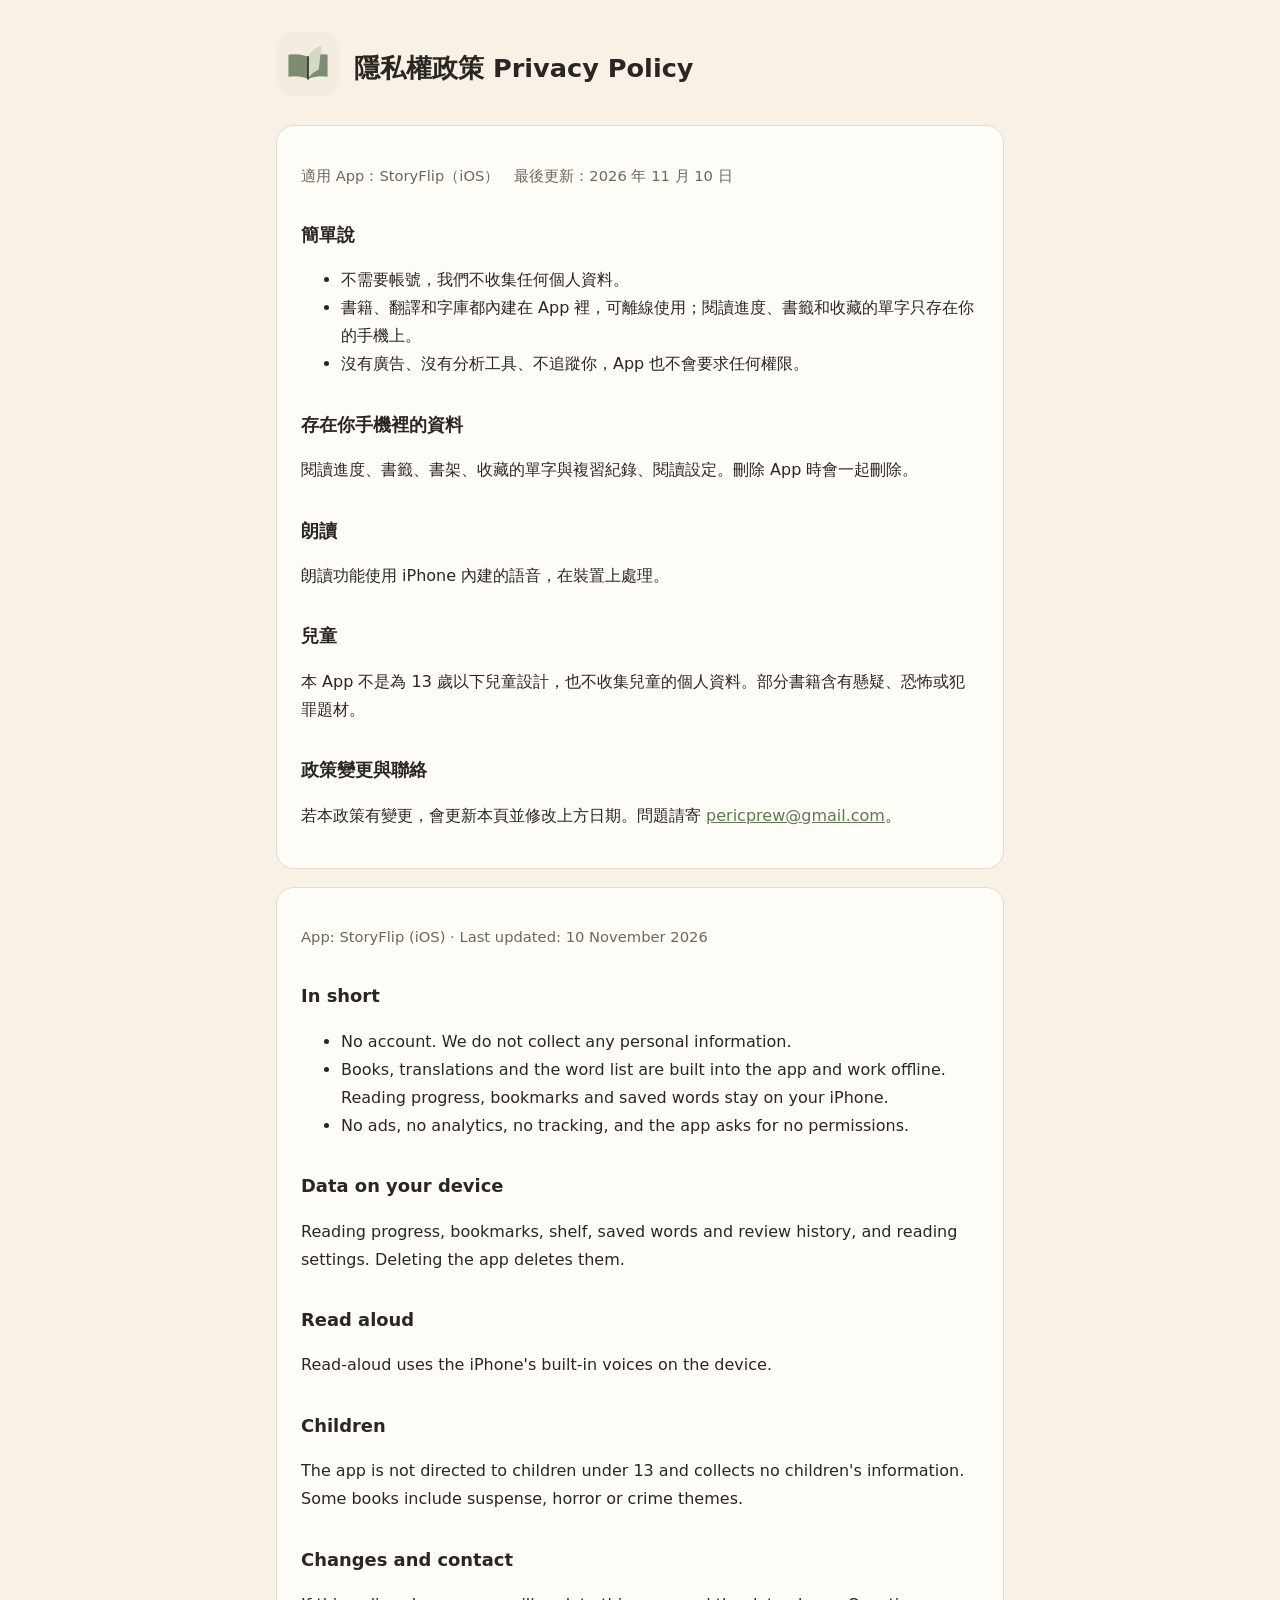
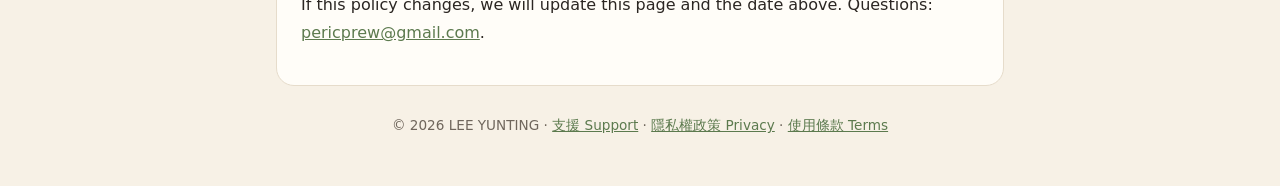
==== privacy/index.html @ d62f02ec "Support and privacy pages Co-Authored-By: Claude Opus 5.5 <noreply@anthropic.com> Claude-Session: ht" ====
<!doctype html>
<html lang="zh-Hant">
<head>
<meta charset="utf-8"><meta name="viewport" content="width=device-width,initial-scale=1">
<title>隱私權政策 Privacy Policy — StoryFlip</title>
<link rel="stylesheet" href="/style.css">
<link rel="icon" href="/icon.png">
</head>
<body><div class="wrap">
<header><a href="/"><img src="/icon.png" alt=""></a><h1>隱私權政策 Privacy Policy</h1></header>
<div class="card" lang="zh-Hant"><p class="muted">適用 App：StoryFlip（iOS）　最後更新：2026 年 11 月 10 日</p>
<h2>簡單說</h2>
<ul><li>不需要帳號，我們不收集任何個人資料。</li>
<li>書籍、翻譯和字庫都內建在 App 裡，可離線使用；閱讀進度、書籤和收藏的單字只存在你的手機上。</li>
<li>沒有廣告、沒有分析工具、不追蹤你，App 也不會要求任何權限。</li></ul>
<h2>存在你手機裡的資料</h2><p>閱讀進度、書籤、書架、收藏的單字與複習紀錄、閱讀設定。刪除 App 時會一起刪除。</p>
<h2>朗讀</h2><p>朗讀功能使用 iPhone 內建的語音，在裝置上處理。</p>
<h2>兒童</h2><p>本 App 不是為 13 歲以下兒童設計，也不收集兒童的個人資料。部分書籍含有懸疑、恐怖或犯罪題材。</p>
<h2>政策變更與聯絡</h2><p>若本政策有變更，會更新本頁並修改上方日期。問題請寄 <a href="mailto:pericprew@gmail.com">pericprew@gmail.com</a>。</p></div><div class="card" lang="en"><p class="muted">App: StoryFlip (iOS) · Last updated: 10 November 2026</p>
<h2>In short</h2>
<ul><li>No account. We do not collect any personal information.</li>
<li>Books, translations and the word list are built into the app and work offline. Reading progress, bookmarks and saved words stay on your iPhone.</li>
<li>No ads, no analytics, no tracking, and the app asks for no permissions.</li></ul>
<h2>Data on your device</h2><p>Reading progress, bookmarks, shelf, saved words and review history, and reading settings. Deleting the app deletes them.</p>
<h2>Read aloud</h2><p>Read-aloud uses the iPhone's built-in voices on the device.</p>
<h2>Children</h2><p>The app is not directed to children under 13 and collects no children's information. Some books include suspense, horror or crime themes.</p>
<h2>Changes and contact</h2><p>If this policy changes, we will update this page and the date above. Questions: <a href="mailto:pericprew@gmail.com">pericprew@gmail.com</a>.</p></div>
<footer>© 2026 LEE YUNTING · <a href="/support/">支援 Support</a> · <a href="/privacy/">隱私權政策 Privacy</a> · <a href="/terms/">使用條款 Terms</a></footer>
</div></body></html>
---- style.css ----
:root{--bg:#F7F1E6;--card:#FFFDF8;--ink:#2B2622;--soft:#6F665C;--line:#E6DCCB;--accent:#5C7A4E;--onaccent:#FFFFFF}
*{box-sizing:border-box}
body{margin:0;background:var(--bg);color:var(--ink);font-family:system-ui,-apple-system,"PingFang TC","Noto Sans TC","Microsoft JhengHei",sans-serif;line-height:1.75}
.wrap{max-width:760px;margin:0 auto;padding:32px 16px 48px}
header{display:flex;align-items:center;gap:14px;margin-bottom:20px}
header img{width:64px;height:64px;border-radius:15px}
header a{color:inherit;text-decoration:none}
h1{font-size:1.6rem;margin:0}
h2{font-size:1.12rem;margin:1.7em 0 .4em}
.card{background:var(--card);border:1px solid var(--line);border-radius:18px;padding:22px 24px;margin-bottom:18px}
.muted{color:var(--soft);font-size:.92rem}
a{color:var(--accent)}
nav{display:flex;gap:10px;flex-wrap:wrap;margin:18px 0 4px}
nav a{background:var(--accent);color:var(--onaccent);font-weight:700;text-decoration:none;padding:8px 16px;border-radius:999px}
footer{margin-top:28px;color:var(--soft);font-size:.85rem;text-align:center}
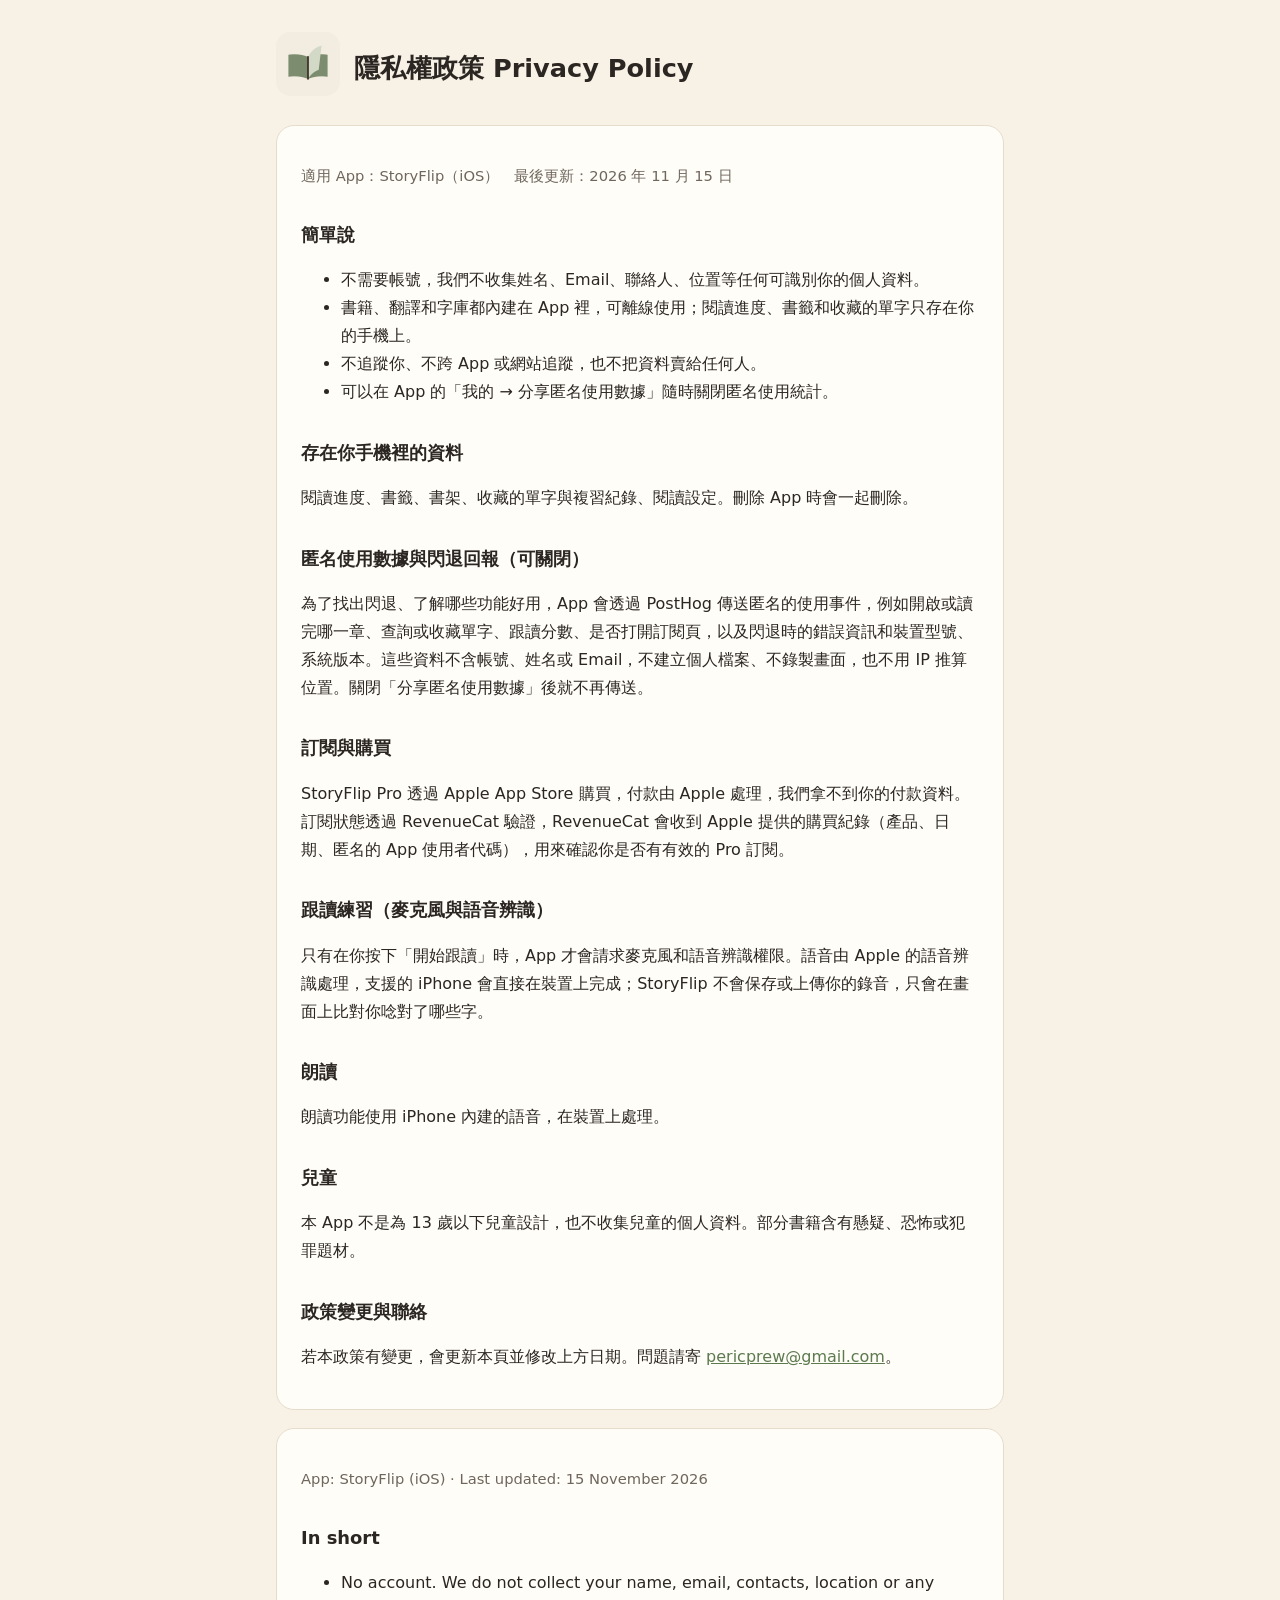
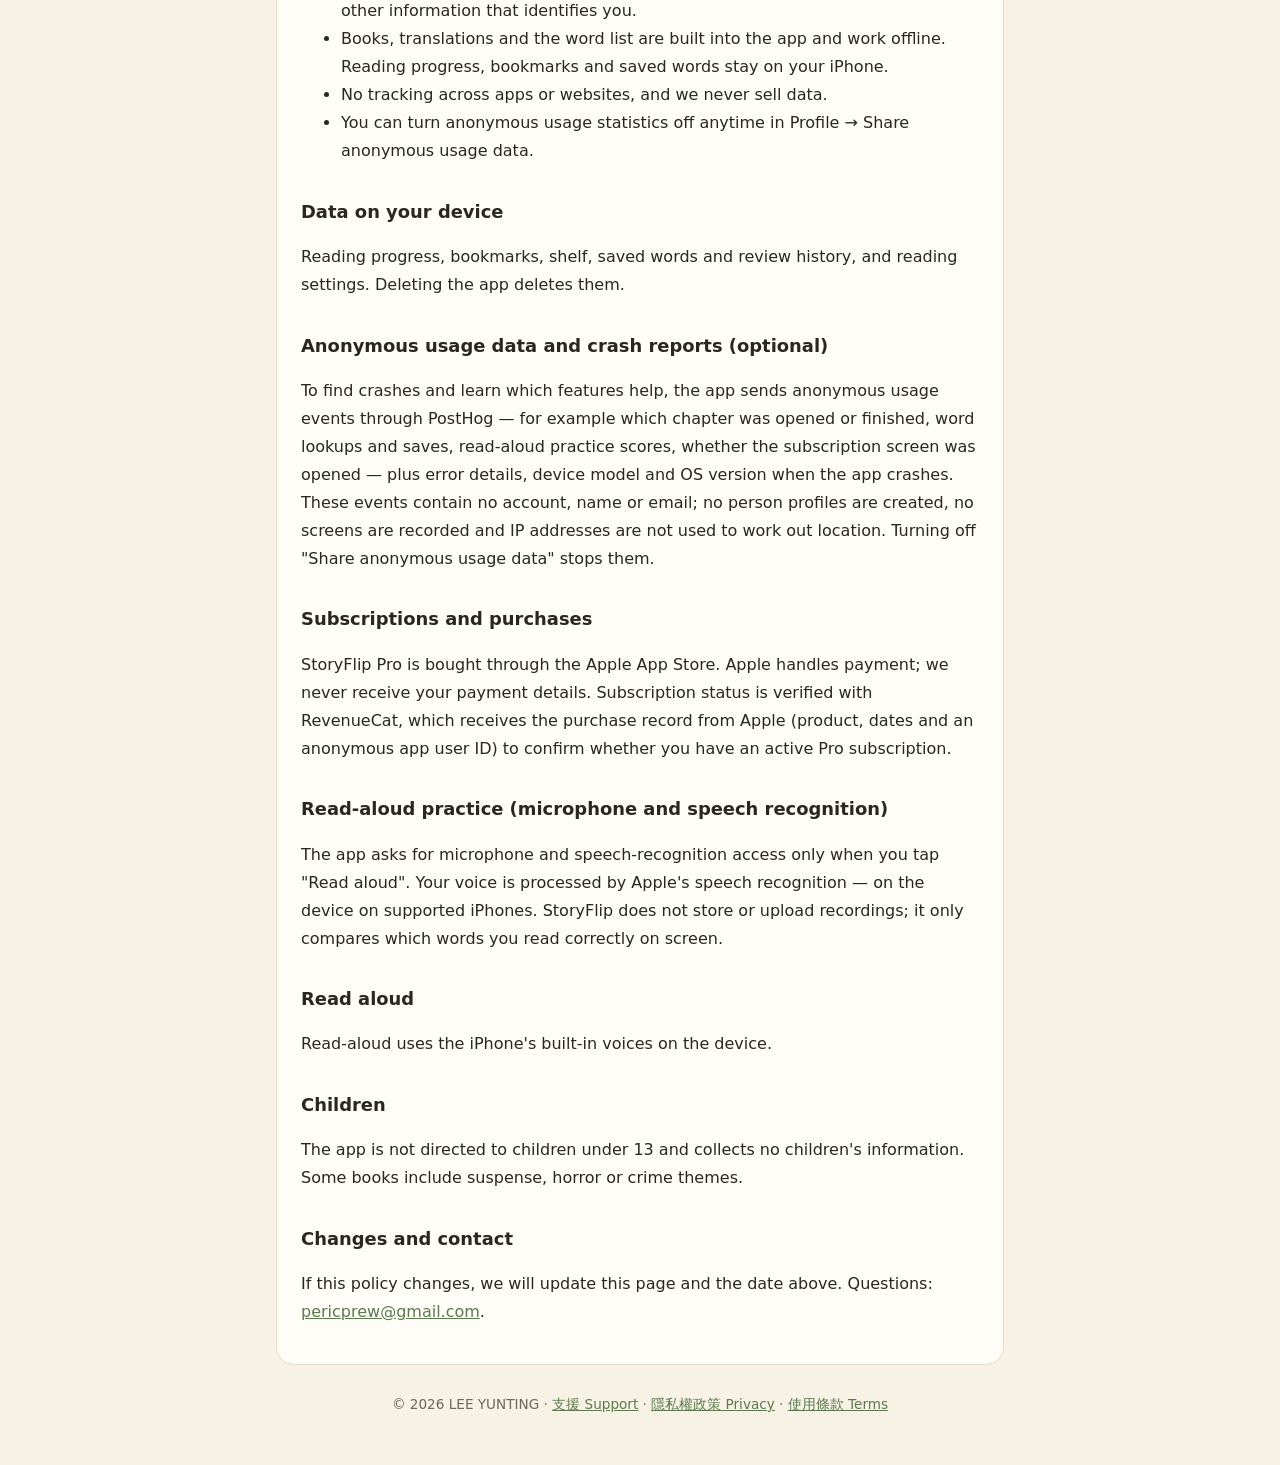
==== commit 0b2b298d: "Privacy & terms: subscriptions, optional anonymous analytics, read-aloud practice Also adds a manual" ====
--- a/privacy/index.html
+++ b/privacy/index.html
@@ -8,20 +8,28 @@
 </head>
 <body><div class="wrap">
 <header><a href="/"><img src="/icon.png" alt=""></a><h1>隱私權政策 Privacy Policy</h1></header>
-<div class="card" lang="zh-Hant"><p class="muted">適用 App：StoryFlip（iOS）　最後更新：2026 年 11 月 10 日</p>
+<div class="card" lang="zh-Hant"><p class="muted">適用 App：StoryFlip（iOS）　最後更新：2026 年 11 月 15 日</p>
 <h2>簡單說</h2>
-<ul><li>不需要帳號，我們不收集任何個人資料。</li>
+<ul><li>不需要帳號，我們不收集姓名、Email、聯絡人、位置等任何可識別你的個人資料。</li>
 <li>書籍、翻譯和字庫都內建在 App 裡，可離線使用；閱讀進度、書籤和收藏的單字只存在你的手機上。</li>
-<li>沒有廣告、沒有分析工具、不追蹤你，App 也不會要求任何權限。</li></ul>
+<li>不追蹤你、不跨 App 或網站追蹤，也不把資料賣給任何人。</li>
+<li>可以在 App 的「我的 → 分享匿名使用數據」隨時關閉匿名使用統計。</li></ul>
 <h2>存在你手機裡的資料</h2><p>閱讀進度、書籤、書架、收藏的單字與複習紀錄、閱讀設定。刪除 App 時會一起刪除。</p>
+<h2>匿名使用數據與閃退回報（可關閉）</h2><p>為了找出閃退、了解哪些功能好用，App 會透過 PostHog 傳送匿名的使用事件，例如開啟或讀完哪一章、查詢或收藏單字、跟讀分數、是否打開訂閱頁，以及閃退時的錯誤資訊和裝置型號、系統版本。這些資料不含帳號、姓名或 Email，不建立個人檔案、不錄製畫面，也不用 IP 推算位置。關閉「分享匿名使用數據」後就不再傳送。</p>
+<h2>訂閱與購買</h2><p>StoryFlip Pro 透過 Apple App Store 購買，付款由 Apple 處理，我們拿不到你的付款資料。訂閱狀態透過 RevenueCat 驗證，RevenueCat 會收到 Apple 提供的購買紀錄（產品、日期、匿名的 App 使用者代碼），用來確認你是否有有效的 Pro 訂閱。</p>
+<h2>跟讀練習（麥克風與語音辨識）</h2><p>只有在你按下「開始跟讀」時，App 才會請求麥克風和語音辨識權限。語音由 Apple 的語音辨識處理，支援的 iPhone 會直接在裝置上完成；StoryFlip 不會保存或上傳你的錄音，只會在畫面上比對你唸對了哪些字。</p>
 <h2>朗讀</h2><p>朗讀功能使用 iPhone 內建的語音，在裝置上處理。</p>
 <h2>兒童</h2><p>本 App 不是為 13 歲以下兒童設計，也不收集兒童的個人資料。部分書籍含有懸疑、恐怖或犯罪題材。</p>
-<h2>政策變更與聯絡</h2><p>若本政策有變更，會更新本頁並修改上方日期。問題請寄 <a href="mailto:pericprew@gmail.com">pericprew@gmail.com</a>。</p></div><div class="card" lang="en"><p class="muted">App: StoryFlip (iOS) · Last updated: 10 November 2026</p>
+<h2>政策變更與聯絡</h2><p>若本政策有變更，會更新本頁並修改上方日期。問題請寄 <a href="mailto:pericprew@gmail.com">pericprew@gmail.com</a>。</p></div><div class="card" lang="en"><p class="muted">App: StoryFlip (iOS) · Last updated: 15 November 2026</p>
 <h2>In short</h2>
-<ul><li>No account. We do not collect any personal information.</li>
+<ul><li>No account. We do not collect your name, email, contacts, location or any other information that identifies you.</li>
 <li>Books, translations and the word list are built into the app and work offline. Reading progress, bookmarks and saved words stay on your iPhone.</li>
-<li>No ads, no analytics, no tracking, and the app asks for no permissions.</li></ul>
+<li>No tracking across apps or websites, and we never sell data.</li>
+<li>You can turn anonymous usage statistics off anytime in Profile → Share anonymous usage data.</li></ul>
 <h2>Data on your device</h2><p>Reading progress, bookmarks, shelf, saved words and review history, and reading settings. Deleting the app deletes them.</p>
+<h2>Anonymous usage data and crash reports (optional)</h2><p>To find crashes and learn which features help, the app sends anonymous usage events through PostHog — for example which chapter was opened or finished, word lookups and saves, read-aloud practice scores, whether the subscription screen was opened — plus error details, device model and OS version when the app crashes. These events contain no account, name or email; no person profiles are created, no screens are recorded and IP addresses are not used to work out location. Turning off "Share anonymous usage data" stops them.</p>
+<h2>Subscriptions and purchases</h2><p>StoryFlip Pro is bought through the Apple App Store. Apple handles payment; we never receive your payment details. Subscription status is verified with RevenueCat, which receives the purchase record from Apple (product, dates and an anonymous app user ID) to confirm whether you have an active Pro subscription.</p>
+<h2>Read-aloud practice (microphone and speech recognition)</h2><p>The app asks for microphone and speech-recognition access only when you tap "Read aloud". Your voice is processed by Apple's speech recognition — on the device on supported iPhones. StoryFlip does not store or upload recordings; it only compares which words you read correctly on screen.</p>
 <h2>Read aloud</h2><p>Read-aloud uses the iPhone's built-in voices on the device.</p>
 <h2>Children</h2><p>The app is not directed to children under 13 and collects no children's information. Some books include suspense, horror or crime themes.</p>
 <h2>Changes and contact</h2><p>If this policy changes, we will update this page and the date above. Questions: <a href="mailto:pericprew@gmail.com">pericprew@gmail.com</a>.</p></div>
